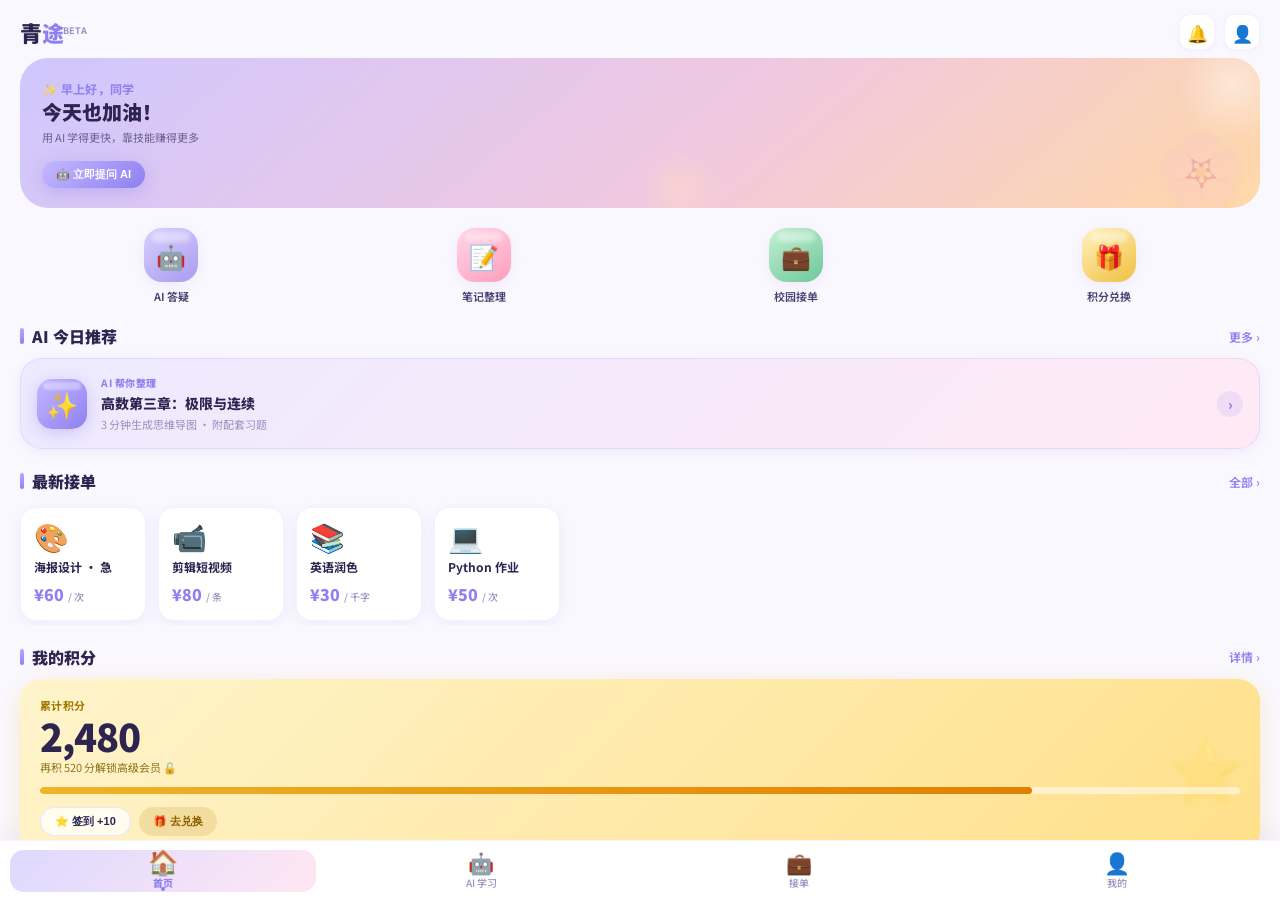
==== index.html @ 4c93c9d5 "Prepare GitHub Pages deployment" ====
<!DOCTYPE html>
<html lang="zh-CN">
<head>
<meta charset="UTF-8">
<meta name="viewport" content="width=device-width, initial-scale=1.0, maximum-scale=1.0, user-scalable=no, viewport-fit=cover">
<meta name="format-detection" content="telephone=no">
<title>青途校园</title>
<link rel="preconnect" href="https://fonts.googleapis.com">
<link href="https://fonts.googleapis.com/css2?family=Noto+Sans+SC:wght@400;500;700;900&display=swap" rel="stylesheet">
<style>
/* ============================================================
   青途校园 APP — 精修版 v2
   设计系统：软糯马卡龙 · Q版圆润 · 丰富微交互
   ============================================================ */
:root {
  --mint:      #A8D8B9;
  --mint-d:    #6DC49A;
  --mint-l:    #D4F0E1;
  --pink:      #FFB7C5;
  --pink-d:    #FF8FAA;
  --pink-l:    #FFE0E8;
  --lavender:  #B5A9FF;
  --lav-d:     #8E80F0;
  --lav-l:     #DDD9FF;
  --yellow:    #FFE0A3;
  --yellow-d:  #F0B429;
  --yellow-l:  #FFF3D6;
  --cream:     #FAF8FF;
  --cream-2:   #F3F0FF;
  --white:     #FFFFFF;
  --text:      #2D2550;
  --text-2:    #4A3F72;
  --sub:       #9B8FC0;
  --card:      #FFFFFF;
  --border:    rgba(181,169,255,0.15);
  --border-2:  rgba(181,169,255,0.25);
  --shadow:    0 8px 32px rgba(100,80,200,0.12);
  --shadow-s:  0 3px 16px rgba(100,80,200,0.08);
  --shadow-xs: 0 1px 6px rgba(100,80,200,0.06);
  --r-xl:      28px;
  --r-lg:      22px;
  --r-md:      16px;
  --r-sm:      12px;
  --r-xs:      8px;
  --safe-top:    env(safe-area-inset-top, 0px);
  --safe-bottom: env(safe-area-inset-bottom, 0px);
  font-family: 'Noto Sans SC', 'PingFang SC', 'Microsoft YaHei', sans-serif;
}

/* ── 重置 ─────────────────────────────────── */
*, *::before, *::after {
  box-sizing: border-box;
  margin: 0;
  padding: 0;
  -webkit-tap-highlight-color: transparent;
  -webkit-touch-callout: none;
}

html, body {
  width: 100%;
  height: 100%;
  overflow: hidden;
  background: var(--cream);
}

/* ── APP 根容器 ───────────────────────────── */
.app-root {
  width: 100%;
  height: 100%;
  display: flex;
  flex-direction: column;
  background: var(--cream);
  padding-top: var(--safe-top);
  padding-bottom: var(--safe-bottom);
  overflow: hidden;
}

/* ── 滚动内容区 ──────────────────────────── */
.scroll-area {
  flex: 1;
  overflow-y: auto;
  overflow-x: hidden;
  -webkit-overflow-scrolling: touch;
  scrollbar-width: none;
}
.scroll-area::-webkit-scrollbar { display: none; }

/* ── 底部导航（精修版）─────────────────────
   激活项：圆角药丸背景 + 彩色图标 + 上移
   ──────────────────────────────────────── */
.tab-bar {
  height: 60px;
  background: var(--white);
  border-top: 1px solid var(--border);
  display: flex;
  align-items: center;
  justify-content: space-around;
  padding: 0 4px;
  flex-shrink: 0;
  box-shadow: 0 -6px 24px rgba(100,80,200,0.07);
}
.tab-item {
  flex: 1;
  display: flex;
  flex-direction: column;
  align-items: center;
  justify-content: center;
  gap: 2px;
  cursor: pointer;
  padding: 6px 4px;
  border-radius: 16px;
  transition: all 0.28s cubic-bezier(0.34,1.56,0.64,1);
  user-select: none;
  position: relative;
  min-height: 48px;
}
.tab-item .tab-icon {
  font-size: 21px;
  line-height: 1;
  transition: transform 0.28s cubic-bezier(0.34,1.56,0.64,1);
  position: relative;
  z-index: 1;
}
.tab-item .tab-label {
  font-size: 10px;
  font-weight: 500;
  color: var(--sub);
  transition: all 0.2s;
  position: relative;
  z-index: 1;
}
/* 激活态：药丸背景 */
.tab-item.active::before {
  content: '';
  position: absolute;
  inset: 4px 6px;
  background: linear-gradient(135deg, var(--lav-l), rgba(255,215,235,0.6));
  border-radius: 14px;
  z-index: 0;
}
.tab-item.active .tab-label {
  color: var(--lav-d);
  font-weight: 800;
}
.tab-item.active .tab-icon {
  transform: scale(1.15) translateY(-1px);
}
/* 激活态底部小圆点 */
.tab-item.active::after {
  content: '';
  position: absolute;
  bottom: 5px;
  width: 4px; height: 4px;
  background: var(--lav-d);
  border-radius: 50%;
  z-index: 1;
}

/* ── 通用卡片 ─────────────────────────────── */
.card {
  background: var(--card);
  border-radius: var(--r-lg);
  box-shadow: var(--shadow-s);
  border: 1px solid var(--border);
  transition: transform 0.2s cubic-bezier(0.34,1.56,0.64,1),
              box-shadow 0.2s ease;
}
.card:active {
  transform: scale(0.97);
  box-shadow: var(--shadow-xs);
}

/* ── 徽章 ─────────────────────────────────── */
.badge {
  display: inline-flex;
  align-items: center;
  padding: 3px 9px;
  border-radius: 20px;
  font-size: 10px;
  font-weight: 700;
  letter-spacing: 0.2px;
}
.badge-mint   { background: var(--mint-l);   color: var(--mint-d); }
.badge-pink   { background: var(--pink-l);   color: var(--pink-d); }
.badge-lav    { background: var(--lav-l);    color: var(--lav-d); }
.badge-yellow { background: var(--yellow-l); color: #B8860B; }

/* ── 按钮 ─────────────────────────────────── */
.btn-pill {
  display: inline-flex;
  align-items: center;
  justify-content: center;
  gap: 5px;
  padding: 9px 20px;
  border-radius: 50px;
  font-size: 13px;
  font-weight: 700;
  cursor: pointer;
  transition: all 0.22s cubic-bezier(0.34,1.56,0.64,1);
  border: none;
  outline: none;
  -webkit-appearance: none;
  position: relative;
  overflow: hidden;
}
.btn-pill:active { transform: scale(0.91); }
.btn-primary {
  background: linear-gradient(135deg, #C4B8FF 0%, var(--lav-d) 100%);
  color: #fff;
  box-shadow: 0 4px 18px rgba(142,128,240,0.38);
}
.btn-mint {
  background: linear-gradient(135deg, var(--mint) 0%, var(--mint-d) 100%);
  color: #fff;
  box-shadow: 0 4px 18px rgba(109,196,154,0.35);
}
.btn-ghost {
  background: rgba(255,255,255,0.75);
  color: var(--text);
  border: 1.5px solid var(--border-2);
}
.btn-sm { padding: 6px 14px; font-size: 11px; }

/* ── Section 标题（左色条版）─────────────── */
.section-hd {
  display: flex;
  align-items: center;
  justify-content: space-between;
  padding: 20px 20px 10px;
}
.section-hd .title {
  font-size: 16px;
  font-weight: 900;
  color: var(--text);
  display: flex;
  align-items: center;
  gap: 8px;
}
.section-hd .title::before {
  content: '';
  display: block;
  width: 4px;
  height: 16px;
  background: linear-gradient(180deg, var(--lavender), var(--lav-d));
  border-radius: 4px;
  flex-shrink: 0;
}
.section-hd .more {
  font-size: 12px;
  color: var(--lav-d);
  font-weight: 600;
  cursor: pointer;
}

/* ── 页面切换 ─────────────────────────────── */
.screen { display: none; flex-direction: column; height: 100%; }
.screen.active { display: flex; }


/* ════════════════════════════════════════════
   屏幕 1：首页
   ════════════════════════════════════════════ */
#home-screen .scroll-area { padding: 0 0 16px; }

/* AppBar */
.home-appbar {
  display: flex;
  align-items: center;
  justify-content: space-between;
  padding: 14px 20px 8px;
  background: var(--cream);
  flex-shrink: 0;
}
.home-appbar-logo {
  font-size: 22px;
  font-weight: 900;
  color: var(--text);
  letter-spacing: -0.5px;
}
.home-appbar-logo em {
  font-style: normal;
  color: var(--lav-d);
}
.home-appbar-logo sup {
  font-size: 9px;
  font-weight: 700;
  color: var(--sub);
  vertical-align: super;
  letter-spacing: 0;
}
.home-appbar-right { display: flex; gap: 9px; align-items: center; }
.icon-btn {
  width: 36px; height: 36px;
  background: var(--white);
  border-radius: 11px;
  display: flex; align-items: center; justify-content: center;
  font-size: 17px;
  box-shadow: var(--shadow-xs);
  cursor: pointer;
  border: 1px solid var(--border);
  transition: transform 0.2s cubic-bezier(0.34,1.56,0.64,1);
}
.icon-btn:active { transform: scale(0.88); }

/* ── 问候横幅（精修）────────────────────── */
.home-banner {
  margin: 0 20px;
  padding: 22px 22px 0;
  background: linear-gradient(140deg, #CFC7FF 0%, #F0C8E0 55%, #FFD8A8 100%);
  border-radius: var(--r-xl);
  overflow: hidden;
  position: relative;
  min-height: 138px;
}
/* 装饰光球 */
.home-banner::before {
  content: '';
  position: absolute;
  top: -28px; right: -28px;
  width: 110px; height: 110px;
  background: radial-gradient(circle, rgba(255,255,255,0.45), transparent 70%);
  border-radius: 50%;
}
.home-banner::after {
  content: '';
  position: absolute;
  bottom: -20px; left: 50%;
  width: 80px; height: 80px;
  background: radial-gradient(circle, rgba(255,220,200,0.5), transparent 70%);
  border-radius: 50%;
}
.home-banner-text .greeting {
  font-size: 12px;
  color: var(--lav-d);
  font-weight: 700;
  letter-spacing: 0.3px;
}
.home-banner-text .name {
  font-size: 20px;
  font-weight: 900;
  color: var(--text);
  margin-top: 3px;
  line-height: 1.2;
}
.home-banner-text .tagline {
  font-size: 11px;
  color: var(--text-2);
  opacity: 0.75;
  margin-top: 5px;
}
.home-banner-btn { margin-top: 14px; margin-bottom: 20px; position: relative; z-index: 2; }
.home-banner-deco {
  position: absolute;
  right: 14px; bottom: 8px;
  font-size: 72px;
  opacity: 0.18;
  line-height: 1;
  user-select: none;
  filter: drop-shadow(0 4px 8px rgba(0,0,0,0.1));
}

/* ── 快捷入口（玻璃高光版）───────────────── */
.quick-grid {
  display: grid;
  grid-template-columns: repeat(4, 1fr);
  gap: 10px;
  padding: 4px 20px 0;
  margin-top: 16px;
}
.quick-item {
  display: flex;
  flex-direction: column;
  align-items: center;
  gap: 6px;
  cursor: pointer;
}
.quick-icon {
  width: 54px; height: 54px;
  border-radius: 18px;
  display: flex;
  align-items: center;
  justify-content: center;
  font-size: 24px;
  box-shadow: var(--shadow-s);
  transition: transform 0.25s cubic-bezier(0.34,1.56,0.64,1);
  position: relative;
  overflow: hidden;
}
/* 玻璃高光条 */
.quick-icon::after {
  content: '';
  position: absolute;
  top: 4px; left: 8px; right: 8px;
  height: 10px;
  background: rgba(255,255,255,0.4);
  border-radius: 8px;
  filter: blur(2px);
}
.quick-item:active .quick-icon {
  transform: scale(0.84) translateY(2px);
}
.qi-lav    { background: linear-gradient(145deg, #D8D0FF 0%, #A89BF0 100%); }
.qi-pink   { background: linear-gradient(145deg, #FFD6E8 0%, #FF9EBB 100%); }
.qi-mint   { background: linear-gradient(145deg, #C4F0D4 0%, #6DC89A 100%); }
.qi-yellow { background: linear-gradient(145deg, #FFF2C0 0%, #F0C040 100%); }
.quick-label {
  font-size: 11px;
  color: var(--text-2);
  font-weight: 600;
}

/* ── AI 推荐卡 ─────────────────────────── */
.ai-recommend-card {
  margin: 0 20px;
  padding: 16px;
  background: linear-gradient(135deg, #EDEAFF 0%, #FFE9F5 100%);
  border-radius: var(--r-lg);
  border: 1px solid var(--border-2);
  display: flex;
  align-items: center;
  gap: 14px;
  cursor: pointer;
  transition: transform 0.2s cubic-bezier(0.34,1.56,0.64,1),
              box-shadow 0.2s ease;
  box-shadow: var(--shadow-s);
}
.ai-recommend-card:active {
  transform: scale(0.97);
  box-shadow: var(--shadow-xs);
}
.ai-rec-icon {
  width: 50px; height: 50px;
  background: linear-gradient(135deg, #C4B8FF, var(--lav-d));
  border-radius: 15px;
  display: flex; align-items: center; justify-content: center;
  font-size: 26px;
  flex-shrink: 0;
  box-shadow: 0 4px 16px rgba(142,128,240,0.35);
  position: relative;
  overflow: hidden;
}
.ai-rec-icon::after {
  content: '';
  position: absolute;
  top: 3px; left: 6px; right: 6px;
  height: 8px;
  background: rgba(255,255,255,0.35);
  border-radius: 6px;
  filter: blur(1px);
}
.ai-rec-body { flex: 1; min-width: 0; }
.ai-rec-tag {
  font-size: 10px;
  color: var(--lav-d);
  font-weight: 800;
  letter-spacing: 0.5px;
  text-transform: uppercase;
}
.ai-rec-title {
  font-size: 14px;
  font-weight: 800;
  color: var(--text);
  margin-top: 3px;
  white-space: nowrap;
  overflow: hidden;
  text-overflow: ellipsis;
}
.ai-rec-sub {
  font-size: 11px;
  color: var(--sub);
  margin-top: 3px;
}
.ai-rec-arrow {
  width: 26px; height: 26px;
  background: rgba(142,128,240,0.12);
  border-radius: 50%;
  display: flex; align-items: center; justify-content: center;
  font-size: 14px;
  color: var(--lav-d);
  flex-shrink: 0;
  font-weight: 900;
}

/* ── 横向接单卡 ──────────────────────────── */
.order-scroll {
  display: flex;
  gap: 12px;
  padding: 4px 20px 4px;
  overflow-x: auto;
  scrollbar-width: none;
}
.order-scroll::-webkit-scrollbar { display: none; }
.order-mini-card {
  flex-shrink: 0;
  width: 126px;
  background: var(--white);
  border-radius: var(--r-md);
  padding: 14px 13px;
  box-shadow: var(--shadow-s);
  border: 1px solid var(--border);
  cursor: pointer;
  transition: transform 0.2s cubic-bezier(0.34,1.56,0.64,1),
              box-shadow 0.2s;
}
.order-mini-card:active {
  transform: scale(0.93) translateY(2px);
  box-shadow: var(--shadow-xs);
}
.omc-emoji { font-size: 28px; margin-bottom: 9px; line-height: 1; }
.omc-title {
  font-size: 12px;
  font-weight: 700;
  color: var(--text);
  line-height: 1.3;
}
.omc-price {
  font-size: 16px;
  font-weight: 900;
  color: var(--lav-d);
  margin-top: 7px;
}
.omc-price span {
  font-size: 10px;
  font-weight: 500;
  color: var(--sub);
}

/* ── 积分卡（进度条版）────────────────────── */
.points-card {
  margin: 0 20px;
  padding: 18px 20px;
  background: linear-gradient(135deg, #FFF4CC 0%, #FFE08A 100%);
  border-radius: var(--r-lg);
  box-shadow: 0 6px 24px rgba(240,180,40,0.22);
  overflow: hidden;
  position: relative;
}
.points-card-inner { position: relative; z-index: 2; }
.points-label {
  font-size: 11px;
  color: #A07800;
  font-weight: 700;
  letter-spacing: 0.3px;
}
.points-num {
  font-size: 38px;
  font-weight: 900;
  color: var(--text);
  line-height: 1.1;
  margin-top: 2px;
  letter-spacing: -1px;
}
.points-sub {
  font-size: 11px;
  color: #7A6000;
  margin-top: 3px;
  opacity: 0.85;
}
/* 进度条 */
.points-progress-wrap {
  margin-top: 12px;
  background: rgba(255,255,255,0.5);
  border-radius: 6px;
  height: 7px;
  overflow: hidden;
}
.points-progress-bar {
  height: 100%;
  width: 0%;
  background: linear-gradient(90deg, #F0B429, #E08000);
  border-radius: 6px;
  animation: progressFill 1.2s 0.3s cubic-bezier(0.22,1,0.36,1) forwards;
}
@keyframes progressFill {
  from { width: 0%; }
  to   { width: 82.7%; } /* 2480/3000 */
}
.points-btns {
  margin-top: 13px;
  display: flex;
  gap: 8px;
}
.points-deco {
  position: absolute;
  right: 14px; top: 50%;
  transform: translateY(-50%);
  font-size: 64px;
  opacity: 0.14;
  user-select: none;
  filter: drop-shadow(0 2px 4px rgba(0,0,0,0.08));
  z-index: 1;
}


/* ════════════════════════════════════════════
   屏幕 2：AI 学习
   ════════════════════════════════════════════ */
#ai-screen { background: var(--cream); }
#ai-screen .scroll-area { padding: 0 0 16px; }

.ai-appbar {
  padding: 16px 20px 8px;
  flex-shrink: 0;
}
.ai-appbar-title {
  font-size: 22px;
  font-weight: 900;
  color: var(--text);
}
.ai-appbar-sub {
  font-size: 12px;
  color: var(--sub);
  margin-top: 3px;
}

/* AI 英雄卡（深色）*/
.ai-hero-card {
  margin: 0 20px;
  background: linear-gradient(145deg, #1E1845 0%, #352B6E 45%, #4E3A8E 100%);
  border-radius: 26px;
  padding: 24px;
  overflow: hidden;
  position: relative;
  box-shadow: 0 10px 36px rgba(40,28,110,0.40);
}
.ai-hero-card::before {
  content: '';
  position: absolute;
  top: -40px; right: -40px;
  width: 160px; height: 160px;
  border-radius: 50%;
  background: rgba(181,169,255,0.12);
}
.ai-hero-card::after {
  content: '';
  position: absolute;
  bottom: -30px; left: 20px;
  width: 120px; height: 120px;
  border-radius: 50%;
  background: rgba(255,183,197,0.08);
}
.ai-hero-label {
  font-size: 10px;
  color: rgba(255,255,255,0.55);
  font-weight: 700;
  letter-spacing: 2px;
  text-transform: uppercase;
}
.ai-hero-title {
  font-size: 26px;
  font-weight: 900;
  color: #fff;
  margin-top: 7px;
  line-height: 1.2;
  position: relative;
  z-index: 2;
}
.ai-hero-sub {
  font-size: 12px;
  color: rgba(255,255,255,0.65);
  margin-top: 8px;
  line-height: 1.6;
  position: relative;
  z-index: 2;
}
.ai-hero-btn {
  margin-top: 20px;
  display: inline-flex;
  align-items: center;
  gap: 7px;
  background: rgba(255,255,255,0.14);
  padding: 10px 20px;
  border-radius: 50px;
  font-size: 13px;
  font-weight: 700;
  color: #fff;
  cursor: pointer;
  border: 1px solid rgba(255,255,255,0.22);
  transition: all 0.2s;
  position: relative;
  z-index: 2;
  backdrop-filter: blur(8px);
}
.ai-hero-btn:active { transform: scale(0.94); }

/* 功能卡 2×2（各自渐变底色）*/
.func-grid {
  display: grid;
  grid-template-columns: 1fr 1fr;
  gap: 11px;
  padding: 0 20px;
}
.func-card {
  border-radius: var(--r-lg);
  padding: 18px 15px 14px;
  cursor: pointer;
  transition: transform 0.22s cubic-bezier(0.34,1.56,0.64,1),
              box-shadow 0.2s;
  position: relative;
  overflow: hidden;
  border: 1px solid transparent;
}
.func-card:active {
  transform: scale(0.94);
  box-shadow: none;
}
.fc-lav {
  background: linear-gradient(145deg, #EDE8FF 0%, #D8D0FF 100%);
  box-shadow: 0 4px 18px rgba(140,120,255,0.18);
  border-color: rgba(181,169,255,0.3);
}
.fc-pink {
  background: linear-gradient(145deg, #FFE8F2 0%, #FFD0E4 100%);
  box-shadow: 0 4px 18px rgba(255,140,170,0.18);
  border-color: rgba(255,183,197,0.3);
}
.fc-mint {
  background: linear-gradient(145deg, #E4F8EC 0%, #C8F0D8 100%);
  box-shadow: 0 4px 18px rgba(109,196,154,0.18);
  border-color: rgba(168,216,185,0.3);
}
.fc-yellow {
  background: linear-gradient(145deg, #FFF6D8 0%, #FFE8A0 100%);
  box-shadow: 0 4px 18px rgba(240,180,40,0.18);
  border-color: rgba(255,224,163,0.4);
}
.func-card-icon-wrap {
  width: 42px; height: 42px;
  border-radius: 13px;
  display: flex; align-items: center; justify-content: center;
  font-size: 22px;
  margin-bottom: 10px;
  position: relative;
  overflow: hidden;
}
.fc-lav   .func-card-icon-wrap { background: rgba(142,128,240,0.18); }
.fc-pink  .func-card-icon-wrap { background: rgba(255,143,170,0.18); }
.fc-mint  .func-card-icon-wrap { background: rgba(109,196,154,0.20); }
.fc-yellow .func-card-icon-wrap { background: rgba(240,180,40,0.18); }
.func-card-icon-wrap::after {
  content: '';
  position: absolute;
  top: 3px; left: 5px; right: 5px;
  height: 6px;
  background: rgba(255,255,255,0.5);
  border-radius: 5px;
  filter: blur(1px);
}
.func-card-title {
  font-size: 14px;
  font-weight: 800;
  color: var(--text);
}
.func-card-desc {
  font-size: 11px;
  color: var(--text-2);
  opacity: 0.7;
  margin-top: 4px;
  line-height: 1.45;
}

/* AI 聊天预览 */
.chat-preview {
  margin: 0 20px;
  background: var(--white);
  border-radius: var(--r-lg);
  border: 1px solid var(--border-2);
  box-shadow: var(--shadow-s);
  overflow: hidden;
}
.chat-header {
  padding: 13px 16px 11px;
  border-bottom: 1px solid var(--border);
  display: flex;
  align-items: center;
  gap: 11px;
  background: linear-gradient(135deg, #F5F2FF, #FFF0F6);
}
.chat-avatar {
  width: 38px; height: 38px;
  background: linear-gradient(135deg, #C4B8FF, var(--lav-d));
  border-radius: 50%;
  display: flex; align-items: center; justify-content: center;
  font-size: 19px;
  box-shadow: 0 3px 10px rgba(142,128,240,0.3);
}
.chat-name   { font-size: 14px; font-weight: 800; color: var(--text); }
.chat-status {
  font-size: 10px;
  color: var(--mint-d);
  font-weight: 700;
  display: flex;
  align-items: center;
  gap: 4px;
  margin-top: 1px;
}
.chat-status-dot {
  width: 6px; height: 6px;
  background: var(--mint-d);
  border-radius: 50%;
  animation: pulse 2s ease-in-out infinite;
}
@keyframes pulse {
  0%,100% { opacity: 1; transform: scale(1); }
  50%      { opacity: 0.5; transform: scale(0.8); }
}
.chat-msgs {
  padding: 14px 16px;
  display: flex;
  flex-direction: column;
  gap: 10px;
}
.msg-row     { display: flex; gap: 8px; align-items: flex-end; }
.msg-row.me  { flex-direction: row-reverse; }
.msg-bubble {
  max-width: 74%;
  padding: 9px 13px;
  border-radius: 18px;
  font-size: 13px;
  line-height: 1.55;
  color: var(--text);
}
.msg-row:not(.me) .msg-bubble {
  background: var(--cream-2);
  border-top-left-radius: 5px;
  color: var(--text);
}
.msg-row.me .msg-bubble {
  background: linear-gradient(135deg, #C4B8FF, var(--lav-d));
  color: #fff;
  border-top-right-radius: 5px;
}
.msg-avatar {
  width: 28px; height: 28px;
  border-radius: 50%;
  display: flex; align-items: center; justify-content: center;
  font-size: 14px;
  flex-shrink: 0;
}
.ai-avatar   { background: linear-gradient(135deg, #C4B8FF, var(--lav-d)); }
.user-avatar { background: linear-gradient(135deg, var(--pink), var(--pink-d)); }

/* 打字指示动画 */
.typing-indicator {
  display: flex;
  align-items: center;
  gap: 4px;
  padding: 11px 15px;
  background: var(--cream-2);
  border-radius: 18px;
  border-top-left-radius: 5px;
  width: fit-content;
}
.typing-dot {
  width: 6px; height: 6px;
  background: var(--sub);
  border-radius: 50%;
  animation: typingBounce 1.2s ease-in-out infinite;
}
.typing-dot:nth-child(2) { animation-delay: 0.18s; }
.typing-dot:nth-child(3) { animation-delay: 0.36s; }
@keyframes typingBounce {
  0%,60%,100% { transform: translateY(0); opacity: 0.5; }
  30%          { transform: translateY(-5px); opacity: 1; }
}

.chat-input-bar {
  padding: 10px 14px;
  border-top: 1px solid var(--border);
  display: flex;
  align-items: center;
  gap: 10px;
  background: #FAF8FF;
}
.chat-input-fake {
  flex: 1;
  background: var(--white);
  border: 1.5px solid var(--border-2);
  border-radius: 50px;
  padding: 9px 15px;
  font-size: 13px;
  color: var(--sub);
  font-family: inherit;
}
.chat-send-btn {
  width: 38px; height: 38px;
  background: linear-gradient(135deg, #C4B8FF, var(--lav-d));
  border-radius: 50%;
  display: flex; align-items: center; justify-content: center;
  font-size: 16px;
  cursor: pointer;
  flex-shrink: 0;
  box-shadow: 0 4px 14px rgba(142,128,240,0.42);
  transition: transform 0.2s cubic-bezier(0.34,1.56,0.64,1);
}
.chat-send-btn:active { transform: scale(0.86); }


/* ════════════════════════════════════════════
   屏幕 3：接单广场
   ════════════════════════════════════════════ */
#order-screen { background: var(--cream); }
#order-screen .scroll-area { padding: 0 0 80px; }

.order-appbar {
  display: flex;
  align-items: center;
  justify-content: space-between;
  padding: 16px 20px 8px;
  flex-shrink: 0;
}
.order-appbar-text .title {
  font-size: 22px;
  font-weight: 900;
  color: var(--text);
}
.order-appbar-text .sub {
  font-size: 11px;
  color: var(--sub);
  margin-top: 3px;
}

/* 搜索栏 */
.search-bar-wrap {
  padding: 8px 20px 0;
  display: flex;
  gap: 10px;
  align-items: center;
}
.search-bar {
  flex: 1;
  background: var(--white);
  border: 1.5px solid var(--border-2);
  border-radius: 50px;
  padding: 10px 16px;
  font-size: 13px;
  color: var(--sub);
  display: flex;
  align-items: center;
  gap: 8px;
  box-shadow: var(--shadow-xs);
}
.filter-btn {
  width: 44px; height: 44px;
  background: linear-gradient(135deg, #C4B8FF, var(--lav-d));
  border-radius: 15px;
  display: flex; align-items: center; justify-content: center;
  font-size: 18px;
  cursor: pointer;
  flex-shrink: 0;
  box-shadow: 0 4px 14px rgba(142,128,240,0.32);
  transition: transform 0.2s cubic-bezier(0.34,1.56,0.64,1);
}
.filter-btn:active { transform: scale(0.88); }

/* 分类标签 */
.category-scroll {
  display: flex;
  gap: 7px;
  padding: 10px 20px 0;
  overflow-x: auto;
  scrollbar-width: none;
}
.category-scroll::-webkit-scrollbar { display: none; }
.cat-tag {
  flex-shrink: 0;
  padding: 6px 15px;
  border-radius: 50px;
  font-size: 12px;
  font-weight: 600;
  cursor: pointer;
  transition: all 0.2s cubic-bezier(0.34,1.56,0.64,1);
  border: 1.5px solid var(--border-2);
  color: var(--sub);
  background: var(--white);
}
.cat-tag.active {
  background: linear-gradient(135deg, #C4B8FF, var(--lav-d));
  color: #fff;
  border-color: transparent;
  box-shadow: 0 3px 12px rgba(142,128,240,0.32);
  transform: scale(1.04);
}

/* 接单卡片（精修）*/
.order-list {
  display: flex;
  flex-direction: column;
  gap: 11px;
  padding: 12px 20px 0;
}
.order-card {
  background: var(--white);
  border-radius: var(--r-lg);
  padding: 16px;
  box-shadow: var(--shadow-s);
  border: 1px solid var(--border);
  cursor: pointer;
  transition: transform 0.2s cubic-bezier(0.34,1.56,0.64,1),
              box-shadow 0.2s;
}
.order-card:active {
  transform: scale(0.975);
  box-shadow: var(--shadow-xs);
}
.oc-top {
  display: flex;
  align-items: flex-start;
  justify-content: space-between;
  gap: 12px;
}
.oc-main  { flex: 1; min-width: 0; }
.oc-badges { display: flex; align-items: center; gap: 6px; margin-bottom: 7px; flex-wrap: wrap; }
.oc-title {
  font-size: 15px;
  font-weight: 800;
  color: var(--text);
  line-height: 1.3;
}
.oc-desc {
  font-size: 12px;
  color: var(--sub);
  margin-top: 5px;
  line-height: 1.55;
  display: -webkit-box;
  -webkit-line-clamp: 2;
  -webkit-box-orient: vertical;
  overflow: hidden;
}
/* 价格区（更突出）*/
.oc-price-box {
  text-align: right;
  flex-shrink: 0;
  background: linear-gradient(135deg, var(--lav-l), #EAE4FF);
  border-radius: 12px;
  padding: 8px 12px;
  border: 1px solid var(--border-2);
  min-width: 58px;
}
.oc-price-val {
  font-size: 20px;
  font-weight: 900;
  color: var(--lav-d);
  line-height: 1;
}
.oc-price-unit {
  font-size: 10px;
  color: var(--sub);
  margin-top: 2px;
  font-weight: 500;
}
.oc-footer {
  margin-top: 13px;
  display: flex;
  align-items: center;
  justify-content: space-between;
}
.oc-poster { display: flex; align-items: center; gap: 8px; }
/* 彩色字母头像 */
.oc-avatar {
  width: 28px; height: 28px;
  border-radius: 50%;
  display: flex; align-items: center; justify-content: center;
  font-size: 12px;
  font-weight: 800;
  color: #fff;
  flex-shrink: 0;
}
.oc-poster-name { font-size: 12px; color: var(--sub); font-weight: 500; }
.oc-footer-right { display: flex; gap: 8px; align-items: center; }
.oc-count { font-size: 11px; color: var(--sub); }

/* 发布 FAB（精修）*/
.fab {
  position: fixed;
  bottom: calc(68px + var(--safe-bottom) + 14px);
  right: 20px;
  width: 54px; height: 54px;
  background: linear-gradient(135deg, #C4B8FF, var(--lav-d));
  border-radius: 50%;
  display: flex; align-items: center; justify-content: center;
  font-size: 28px;
  color: #fff;
  box-shadow: 0 6px 28px rgba(142,128,240,0.48);
  cursor: pointer;
  z-index: 50;
  transition: transform 0.22s cubic-bezier(0.34,1.56,0.64,1),
              box-shadow 0.2s;
}
.fab:active {
  transform: scale(0.86);
  box-shadow: 0 3px 14px rgba(142,128,240,0.3);
}


/* ════════════════════════════════════════════
   屏幕 4：我的
   ════════════════════════════════════════════ */
#profile-screen { background: var(--cream); }

/* 用户信息卡（精修）*/
.profile-card {
  margin: 16px 20px 0;
  background: linear-gradient(145deg, #EAE5FF 0%, #FFE8F4 55%, #FFF0D4 100%);
  border-radius: 26px;
  padding: 24px 22px;
  position: relative;
  overflow: hidden;
  box-shadow: 0 8px 32px rgba(160,140,240,0.18);
}
.profile-card-blob1 {
  position: absolute;
  top: -30px; right: -30px;
  width: 100px; height: 100px;
  background: radial-gradient(circle, rgba(255,255,255,0.5), transparent 70%);
  border-radius: 50%;
  pointer-events: none;
}
.profile-card-blob2 {
  position: absolute;
  bottom: -20px; left: 30px;
  width: 80px; height: 80px;
  background: radial-gradient(circle, rgba(255,180,210,0.25), transparent 70%);
  border-radius: 50%;
  pointer-events: none;
}
.profile-info {
  display: flex;
  align-items: center;
  gap: 16px;
  position: relative;
  z-index: 2;
}
.profile-avatar {
  width: 66px; height: 66px;
  background: linear-gradient(145deg, #C4B8FF, var(--lav-d));
  border-radius: 50%;
  display: flex; align-items: center; justify-content: center;
  font-size: 34px;
  box-shadow: 0 6px 22px rgba(142,128,240,0.42);
  flex-shrink: 0;
  border: 3px solid rgba(255,255,255,0.7);
}
.profile-name  { font-size: 19px; font-weight: 900; color: var(--text); }
.profile-meta  { font-size: 12px; color: var(--sub); margin-top: 3px; }
.profile-badges { margin-top: 7px; display: flex; gap: 5px; flex-wrap: wrap; }

/* 等级进度条 */
.profile-level-wrap {
  margin-top: 18px;
  position: relative;
  z-index: 2;
}
.profile-level-hd {
  display: flex;
  justify-content: space-between;
  align-items: center;
  margin-bottom: 7px;
}
.profile-level-name {
  font-size: 12px;
  font-weight: 700;
  color: var(--lav-d);
}
.profile-level-next {
  font-size: 11px;
  color: var(--sub);
}
.level-bar-track {
  background: rgba(255,255,255,0.55);
  border-radius: 6px;
  height: 8px;
  overflow: hidden;
}
.level-bar-fill {
  height: 100%;
  width: 0%;
  background: linear-gradient(90deg, #B5A9FF, #7060D0);
  border-radius: 6px;
  animation: levelFill 1.4s 0.5s cubic-bezier(0.22,1,0.36,1) forwards;
}
@keyframes levelFill {
  from { width: 0%; }
  to   { width: 62%; }
}

/* 三项统计 */
.profile-stats {
  display: grid;
  grid-template-columns: 1fr 1fr 1fr;
  gap: 10px;
  margin-top: 18px;
  position: relative;
  z-index: 2;
}
.stat-item { text-align: center; }
.stat-val  {
  font-size: 22px;
  font-weight: 900;
  color: var(--text);
  line-height: 1;
}
.stat-label {
  font-size: 10px;
  color: var(--sub);
  margin-top: 4px;
  font-weight: 500;
}
.stat-divider {
  border-left: 1.5px solid rgba(169,160,215,0.3);
  border-right: 1.5px solid rgba(169,160,215,0.3);
}

/* 菜单组 */
.menu-group {
  margin: 0 20px;
  background: var(--white);
  border-radius: var(--r-lg);
  box-shadow: var(--shadow-s);
  border: 1px solid var(--border);
  overflow: hidden;
}
.menu-item {
  display: flex;
  align-items: center;
  gap: 13px;
  padding: 15px 16px;
  border-bottom: 1px solid var(--border);
  cursor: pointer;
  transition: background 0.15s;
}
.menu-item:last-child { border-bottom: none; }
.menu-item:active { background: var(--cream-2); }
.menu-icon-wrap {
  width: 38px; height: 38px;
  border-radius: 12px;
  display: flex; align-items: center; justify-content: center;
  font-size: 19px;
  flex-shrink: 0;
}
.mi-lav    { background: var(--lav-l); }
.mi-yellow { background: var(--yellow-l); }
.mi-mint   { background: var(--mint-l); }
.mi-pink   { background: var(--pink-l); }
.menu-item-body { flex: 1; }
.menu-item-title { font-size: 14px; font-weight: 700; color: var(--text); }
.menu-item-sub   { font-size: 11px; color: var(--sub); margin-top: 2px; }
.menu-item-right { display: flex; align-items: center; gap: 6px; }
.menu-item-arrow { color: var(--sub); font-size: 15px; }
.menu-item-tag {
  font-size: 10px;
  font-weight: 700;
  padding: 2px 8px;
  border-radius: 20px;
}


/* ── 全局动效 ──────────────────────────────── */
@keyframes popUp {
  0%   { opacity: 1; transform: scale(0.5) translateY(0); }
  55%  { opacity: 1; transform: scale(1.5) translateY(-22px); }
  100% { opacity: 0; transform: scale(1.0) translateY(-44px); }
}
@keyframes fadeSlideIn {
  from { opacity: 0; transform: translateY(10px); }
  to   { opacity: 1; transform: translateY(0); }
}
.screen.active .card,
.screen.active .order-card,
.screen.active .func-card {
  animation: fadeSlideIn 0.35s cubic-bezier(0.22,1,0.36,1) both;
}
</style>
</head>
<body>

<div class="app-root" id="appRoot">

  <!-- ════════ 屏幕 1：首页 ════════ -->
  <div class="screen active" id="home-screen">

    <div class="home-appbar">
      <div class="home-appbar-logo">青<em>途</em><sup>BETA</sup></div>
      <div class="home-appbar-right">
        <div class="icon-btn">🔔</div>
        <div class="icon-btn">👤</div>
      </div>
    </div>

    <div class="scroll-area">
      <!-- 问候横幅 -->
      <div class="home-banner">
        <div class="home-banner-text" style="position:relative;z-index:2;">
          <div class="greeting">✨ 早上好，同学</div>
          <div class="name">今天也加油！</div>
          <div class="tagline">用 AI 学得更快，靠技能赚得更多</div>
          <div class="home-banner-btn">
            <button class="btn-pill btn-primary btn-sm" onclick="switchTab('ai')">🤖 立即提问 AI</button>
          </div>
        </div>
        <div class="home-banner-deco">🌸</div>
      </div>

      <!-- 快捷入口 -->
      <div class="quick-grid">
        <div class="quick-item" onclick="switchTab('ai')">
          <div class="quick-icon qi-lav">🤖</div>
          <div class="quick-label">AI 答疑</div>
        </div>
        <div class="quick-item" onclick="switchTab('ai')">
          <div class="quick-icon qi-pink">📝</div>
          <div class="quick-label">笔记整理</div>
        </div>
        <div class="quick-item" onclick="switchTab('order')">
          <div class="quick-icon qi-mint">💼</div>
          <div class="quick-label">校园接单</div>
        </div>
        <div class="quick-item">
          <div class="quick-icon qi-yellow">🎁</div>
          <div class="quick-label">积分兑换</div>
        </div>
      </div>

      <!-- AI 今日推荐 -->
      <div class="section-hd">
        <span class="title">AI 今日推荐</span>
        <span class="more">更多 ›</span>
      </div>
      <div class="ai-recommend-card" onclick="switchTab('ai')">
        <div class="ai-rec-icon">✨</div>
        <div class="ai-rec-body">
          <div class="ai-rec-tag">AI 帮你整理</div>
          <div class="ai-rec-title">高数第三章：极限与连续</div>
          <div class="ai-rec-sub">3 分钟生成思维导图 · 附配套习题</div>
        </div>
        <div class="ai-rec-arrow">›</div>
      </div>

      <!-- 最新接单 -->
      <div class="section-hd">
        <span class="title">最新接单</span>
        <span class="more" onclick="switchTab('order')">全部 ›</span>
      </div>
      <div class="order-scroll">
        <div class="order-mini-card" onclick="switchTab('order')">
          <div class="omc-emoji">🎨</div>
          <div class="omc-title">海报设计 · 急</div>
          <div class="omc-price">¥60 <span>/ 次</span></div>
        </div>
        <div class="order-mini-card" onclick="switchTab('order')">
          <div class="omc-emoji">📹</div>
          <div class="omc-title">剪辑短视频</div>
          <div class="omc-price">¥80 <span>/ 条</span></div>
        </div>
        <div class="order-mini-card" onclick="switchTab('order')">
          <div class="omc-emoji">📚</div>
          <div class="omc-title">英语润色</div>
          <div class="omc-price">¥30 <span>/ 千字</span></div>
        </div>
        <div class="order-mini-card" onclick="switchTab('order')">
          <div class="omc-emoji">💻</div>
          <div class="omc-title">Python 作业</div>
          <div class="omc-price">¥50 <span>/ 次</span></div>
        </div>
      </div>

      <!-- 积分卡 -->
      <div class="section-hd">
        <span class="title">我的积分</span>
        <span class="more">详情 ›</span>
      </div>
      <div class="points-card">
        <div class="points-card-inner">
          <div class="points-label">累计积分</div>
          <div class="points-num">2,480</div>
          <div class="points-sub">再积 520 分解锁高级会员 🔓</div>
          <div class="points-progress-wrap">
            <div class="points-progress-bar"></div>
          </div>
          <div class="points-btns">
            <button class="btn-pill btn-sm btn-ghost">⭐ 签到 +10</button>
            <button class="btn-pill btn-sm" style="background:rgba(176,120,0,0.16);color:#8B6000;font-weight:800;border:none;">🎁 去兑换</button>
          </div>
        </div>
        <div class="points-deco">⭐</div>
      </div>
      <div style="height:16px;"></div>
    </div>

    <div class="tab-bar">
      <div class="tab-item active" onclick="switchTab('home')"><div class="tab-icon">🏠</div><div class="tab-label">首页</div></div>
      <div class="tab-item" onclick="switchTab('ai')"><div class="tab-icon">🤖</div><div class="tab-label">AI 学习</div></div>
      <div class="tab-item" onclick="switchTab('order')"><div class="tab-icon">💼</div><div class="tab-label">接单</div></div>
      <div class="tab-item" onclick="switchTab('profile')"><div class="tab-icon">👤</div><div class="tab-label">我的</div></div>
    </div>
  </div><!-- /home-screen -->


  <!-- ════════ 屏幕 2：AI 学习 ════════ -->
  <div class="screen" id="ai-screen">

    <div class="ai-appbar">
      <div class="ai-appbar-title">🤖 AI 学习</div>
      <div class="ai-appbar-sub">你的 24h 智能学习搭子</div>
    </div>

    <div class="scroll-area">
      <!-- 英雄卡 -->
      <div class="ai-hero-card">
        <div class="ai-hero-label">✦ AI STUDY BUDDY</div>
        <div class="ai-hero-title">青途 AI<br>你的学习搭子 🤖</div>
        <div class="ai-hero-sub">笔记整理 · 拍照答疑 · 论文润色<br>一切交给 AI，学习更轻松</div>
        <div class="ai-hero-btn">📸 拍照答题，立即开始 →</div>
      </div>

      <!-- 四大功能 -->
      <div class="section-hd"><span class="title">选择功能</span></div>
      <div class="func-grid">
        <div class="func-card fc-lav">
          <div class="func-card-icon-wrap">📸</div>
          <div class="func-card-title">拍照答疑</div>
          <div class="func-card-desc">拍下题目，AI 秒解分析</div>
        </div>
        <div class="func-card fc-pink">
          <div class="func-card-icon-wrap">📝</div>
          <div class="func-card-title">笔记整理</div>
          <div class="func-card-desc">上传课件，生成思维导图</div>
        </div>
        <div class="func-card fc-mint">
          <div class="func-card-icon-wrap">✍️</div>
          <div class="func-card-title">论文润色</div>
          <div class="func-card-desc">中英文润色、降重建议</div>
        </div>
        <div class="func-card fc-yellow">
          <div class="func-card-icon-wrap">🎯</div>
          <div class="func-card-title">模拟面试</div>
          <div class="func-card-desc">AI 出题 · 实时点评反馈</div>
        </div>
      </div>

      <!-- AI 聊天预览 -->
      <div class="section-hd">
        <span class="title">和 AI 聊一聊</span>
        <span class="more" style="color:var(--mint-d);display:flex;align-items:center;gap:5px;">
          <span class="chat-status-dot"></span>在线
        </span>
      </div>
      <div class="chat-preview">
        <div class="chat-header">
          <div class="chat-avatar">🤖</div>
          <div>
            <div class="chat-name">青途 AI 助手</div>
            <div class="chat-status">
              <span class="chat-status-dot"></span>随时在线
            </div>
          </div>
        </div>
        <div class="chat-msgs">
          <div class="msg-row">
            <div class="msg-avatar ai-avatar">🤖</div>
            <div class="msg-bubble">你好同学！有什么我可以帮助你的吗？✨</div>
          </div>
          <div class="msg-row me">
            <div class="msg-avatar user-avatar">🙋</div>
            <div class="msg-bubble">帮我讲一下高数里的极限概念吧</div>
          </div>
          <div class="msg-row">
            <div class="msg-avatar ai-avatar">🤖</div>
            <div class="msg-bubble">好的！极限是描述函数在某点趋近时的行为。当 x→a 时，f(x) 无限接近某个值 L，就叫极限值 🎯</div>
          </div>
          <!-- 打字指示 -->
          <div class="msg-row">
            <div class="msg-avatar ai-avatar">🤖</div>
            <div class="typing-indicator">
              <span class="typing-dot"></span>
              <span class="typing-dot"></span>
              <span class="typing-dot"></span>
            </div>
          </div>
        </div>
        <div class="chat-input-bar">
          <div class="chat-input-fake">输入问题或上传图片…</div>
          <div class="chat-send-btn">➤</div>
        </div>
      </div>
      <div style="height:16px;"></div>
    </div>

    <div class="tab-bar">
      <div class="tab-item" onclick="switchTab('home')"><div class="tab-icon">🏠</div><div class="tab-label">首页</div></div>
      <div class="tab-item active" onclick="switchTab('ai')"><div class="tab-icon">🤖</div><div class="tab-label">AI 学习</div></div>
      <div class="tab-item" onclick="switchTab('order')"><div class="tab-icon">💼</div><div class="tab-label">接单</div></div>
      <div class="tab-item" onclick="switchTab('profile')"><div class="tab-icon">👤</div><div class="tab-label">我的</div></div>
    </div>
  </div><!-- /ai-screen -->


  <!-- ════════ 屏幕 3：接单广场 ════════ -->
  <div class="screen" id="order-screen">

    <div class="order-appbar">
      <div class="order-appbar-text">
        <div class="title">接单广场</div>
        <div class="sub">校园技能变现 · 在校即可接单</div>
      </div>
      <button class="btn-pill btn-primary btn-sm" onclick="showToast('发布接单功能即将上线 🚀')">＋ 发布</button>
    </div>

    <div class="scroll-area">
      <div class="search-bar-wrap">
        <div class="search-bar">
          <span>🔍</span>
          <span>搜索技能或需求…</span>
        </div>
        <div class="filter-btn">⚙️</div>
      </div>

      <div class="category-scroll">
        <div class="cat-tag active" onclick="setActiveTag(this)">全部</div>
        <div class="cat-tag" onclick="setActiveTag(this)">🎨 设计</div>
        <div class="cat-tag" onclick="setActiveTag(this)">💻 编程</div>
        <div class="cat-tag" onclick="setActiveTag(this)">📹 视频</div>
        <div class="cat-tag" onclick="setActiveTag(this)">📝 写作</div>
        <div class="cat-tag" onclick="setActiveTag(this)">🌍 翻译</div>
        <div class="cat-tag" onclick="setActiveTag(this)">🎵 音乐</div>
      </div>

      <div class="order-list">
        <!-- 卡片 1 -->
        <div class="order-card">
          <div class="oc-top">
            <div class="oc-main">
              <div class="oc-badges">
                <span class="badge badge-pink">🔥 急单</span>
                <span class="badge badge-lav">设计</span>
              </div>
              <div class="oc-title">活动海报设计 · 社团年终晚会</div>
              <div class="oc-desc">需要设计一张 A3 竖版海报，风格简约时尚，提供素材和文案，要求 2 天内交付</div>
            </div>
            <div class="oc-price-box">
              <div class="oc-price-val">¥80</div>
              <div class="oc-price-unit">一口价</div>
            </div>
          </div>
          <div class="oc-footer">
            <div class="oc-poster">
              <div class="oc-avatar" style="background:linear-gradient(135deg,#FFB7C5,#FF8FAA);">林</div>
              <span class="oc-poster-name">林同学 · 文学院</span>
            </div>
            <div class="oc-footer-right">
              <span class="oc-count">3人已接</span>
              <button class="btn-pill btn-primary btn-sm">接单</button>
            </div>
          </div>
        </div>

        <!-- 卡片 2 -->
        <div class="order-card">
          <div class="oc-top">
            <div class="oc-main">
              <div class="oc-badges">
                <span class="badge badge-mint">长期</span>
                <span class="badge badge-lav">编程</span>
              </div>
              <div class="oc-title">Python 数据分析作业辅导</div>
              <div class="oc-desc">每周 1 次，每次 1 小时，在线视频即可，需要讲解 Pandas / Matplotlib 基础</div>
            </div>
            <div class="oc-price-box" style="background:linear-gradient(135deg,var(--mint-l),#C0EED4);border-color:rgba(168,216,185,0.4);">
              <div class="oc-price-val" style="color:var(--mint-d);">¥60</div>
              <div class="oc-price-unit">/ 小时</div>
            </div>
          </div>
          <div class="oc-footer">
            <div class="oc-poster">
              <div class="oc-avatar" style="background:linear-gradient(135deg,#A8D8B9,#6DC49A);">王</div>
              <span class="oc-poster-name">王同学 · 经管学院</span>
            </div>
            <div class="oc-footer-right">
              <span class="oc-count">1人已接</span>
              <button class="btn-pill btn-mint btn-sm">接单</button>
            </div>
          </div>
        </div>

        <!-- 卡片 3 -->
        <div class="order-card">
          <div class="oc-top">
            <div class="oc-main">
              <div class="oc-badges">
                <span class="badge badge-yellow">💰 高薪</span>
                <span class="badge badge-lav">视频</span>
              </div>
              <div class="oc-title">Vlog 剪辑 · 毕业纪念短片</div>
              <div class="oc-desc">素材已拍好，约 30 分钟原始素材，剪辑成 5 分钟精华版，需要字幕和背景音乐</div>
            </div>
            <div class="oc-price-box" style="background:linear-gradient(135deg,var(--yellow-l),#FFE8A0);border-color:rgba(255,224,163,0.5);">
              <div class="oc-price-val" style="color:#B8860B;">¥120</div>
              <div class="oc-price-unit">一口价</div>
            </div>
          </div>
          <div class="oc-footer">
            <div class="oc-poster">
              <div class="oc-avatar" style="background:linear-gradient(135deg,#FFE0A3,#F0B429);">陈</div>
              <span class="oc-poster-name">陈同学 · 新闻传播</span>
            </div>
            <div class="oc-footer-right">
              <span class="oc-count">0人已接</span>
              <button class="btn-pill btn-primary btn-sm">接单</button>
            </div>
          </div>
        </div>

        <!-- 卡片 4 -->
        <div class="order-card">
          <div class="oc-top">
            <div class="oc-main">
              <div class="oc-badges">
                <span class="badge badge-pink">📚 资料</span>
                <span class="badge badge-mint">写作</span>
              </div>
              <div class="oc-title">考研政治押题笔记</div>
              <div class="oc-desc">整理了完整的马原、近代史、毛中特笔记，共 80 页 PDF，已过一战同学亲测有效</div>
            </div>
            <div class="oc-price-box">
              <div class="oc-price-val">¥25</div>
              <div class="oc-price-unit">/ 份</div>
            </div>
          </div>
          <div class="oc-footer">
            <div class="oc-poster">
              <div class="oc-avatar" style="background:linear-gradient(135deg,#B5A9FF,#8E80F0);">赵</div>
              <span class="oc-poster-name">赵同学 · 研究生</span>
            </div>
            <div class="oc-footer-right">
              <span class="oc-count">已售 47 份</span>
              <button class="btn-pill btn-primary btn-sm">购买</button>
            </div>
          </div>
        </div>
      </div>
    </div>

    <!-- FAB -->
    <div class="fab" onclick="showToast('发布接单功能即将上线 🚀')">＋</div>

    <div class="tab-bar">
      <div class="tab-item" onclick="switchTab('home')"><div class="tab-icon">🏠</div><div class="tab-label">首页</div></div>
      <div class="tab-item" onclick="switchTab('ai')"><div class="tab-icon">🤖</div><div class="tab-label">AI 学习</div></div>
      <div class="tab-item active" onclick="switchTab('order')"><div class="tab-icon">💼</div><div class="tab-label">接单</div></div>
      <div class="tab-item" onclick="switchTab('profile')"><div class="tab-icon">👤</div><div class="tab-label">我的</div></div>
    </div>
  </div><!-- /order-screen -->


  <!-- ════════ 屏幕 4：我的 ════════ -->
  <div class="screen" id="profile-screen">
    <div class="scroll-area">

      <!-- 用户信息卡 -->
      <div class="profile-card">
        <div class="profile-card-blob1"></div>
        <div class="profile-card-blob2"></div>
        <div class="profile-info">
          <div class="profile-avatar">🐣</div>
          <div>
            <div class="profile-name">李同学</div>
            <div class="profile-meta">计算机科学 · 大二</div>
            <div class="profile-badges">
              <span class="badge badge-lav">✓ 已认证</span>
              <span class="badge badge-mint">Lv.3 学霸</span>
            </div>
          </div>
        </div>

        <!-- 等级进度条 -->
        <div class="profile-level-wrap">
          <div class="profile-level-hd">
            <span class="profile-level-name">⭐ Lv.3 学霸</span>
            <span class="profile-level-next">升至 Lv.4 还需 180 积分</span>
          </div>
          <div class="level-bar-track">
            <div class="level-bar-fill"></div>
          </div>
        </div>

        <!-- 统计数据 -->
        <div class="profile-stats">
          <div class="stat-item">
            <div class="stat-val">2,480</div>
            <div class="stat-label">累计积分</div>
          </div>
          <div class="stat-item stat-divider">
            <div class="stat-val">¥360</div>
            <div class="stat-label">累计收入</div>
          </div>
          <div class="stat-item">
            <div class="stat-val">6</div>
            <div class="stat-label">已完成单</div>
          </div>
        </div>
      </div>

      <!-- 我的服务 -->
      <div class="section-hd"><span class="title">我的服务</span></div>
      <div class="menu-group">
        <div class="menu-item">
          <div class="menu-icon-wrap mi-lav">📦</div>
          <div class="menu-item-body">
            <div class="menu-item-title">我发布的单</div>
            <div class="menu-item-sub">共 2 条进行中</div>
          </div>
          <div class="menu-item-right">
            <span class="menu-item-tag badge badge-lav">2</span>
            <span class="menu-item-arrow">›</span>
          </div>
        </div>
        <div class="menu-item">
          <div class="menu-icon-wrap mi-yellow">🏆</div>
          <div class="menu-item-body">
            <div class="menu-item-title">我接的单</div>
            <div class="menu-item-sub">6 单已完成，好评率 100%</div>
          </div>
          <div class="menu-item-right">
            <span class="menu-item-arrow">›</span>
          </div>
        </div>
        <div class="menu-item">
          <div class="menu-icon-wrap mi-mint">📚</div>
          <div class="menu-item-body">
            <div class="menu-item-title">我的资料</div>
            <div class="menu-item-sub">已上传 3 份资料</div>
          </div>
          <div class="menu-item-right">
            <span class="menu-item-arrow">›</span>
          </div>
        </div>
      </div>

      <!-- 账号设置 -->
      <div class="section-hd"><span class="title">账号设置</span></div>
      <div class="menu-group">
        <div class="menu-item">
          <div class="menu-icon-wrap mi-pink">🔔</div>
          <div class="menu-item-body">
            <div class="menu-item-title">消息通知</div>
          </div>
          <div class="menu-item-right">
            <!-- 开关样式 -->
            <div style="width:40px;height:22px;background:linear-gradient(90deg,#B5A9FF,var(--lav-d));border-radius:11px;position:relative;">
              <div style="position:absolute;right:2px;top:2px;width:18px;height:18px;background:#fff;border-radius:50%;box-shadow:0 1px 4px rgba(0,0,0,0.18);"></div>
            </div>
          </div>
        </div>
        <div class="menu-item">
          <div class="menu-icon-wrap mi-lav">🔒</div>
          <div class="menu-item-body">
            <div class="menu-item-title">隐私与安全</div>
          </div>
          <div class="menu-item-right">
            <span class="menu-item-arrow">›</span>
          </div>
        </div>
        <div class="menu-item">
          <div class="menu-icon-wrap mi-mint">📞</div>
          <div class="menu-item-body">
            <div class="menu-item-title">联系客服</div>
          </div>
          <div class="menu-item-right">
            <span class="menu-item-arrow">›</span>
          </div>
        </div>
      </div>

      <div style="height:28px;"></div>
    </div>

    <div class="tab-bar">
      <div class="tab-item" onclick="switchTab('home')"><div class="tab-icon">🏠</div><div class="tab-label">首页</div></div>
      <div class="tab-item" onclick="switchTab('ai')"><div class="tab-icon">🤖</div><div class="tab-label">AI 学习</div></div>
      <div class="tab-item" onclick="switchTab('order')"><div class="tab-icon">💼</div><div class="tab-label">接单</div></div>
      <div class="tab-item active" onclick="switchTab('profile')"><div class="tab-icon">👤</div><div class="tab-label">我的</div></div>
    </div>
  </div><!-- /profile-screen -->


  <!-- Toast 提示 -->
  <div id="toast" style="
    position:fixed; bottom:80px; left:50%; transform:translateX(-50%) translateY(20px);
    background:rgba(30,24,70,0.9); color:#fff; padding:11px 22px;
    border-radius:50px; font-size:13px; font-weight:600;
    pointer-events:none; opacity:0;
    transition: all 0.3s cubic-bezier(0.22,1,0.36,1);
    z-index:9999; backdrop-filter:blur(12px);
    white-space:nowrap;
  "></div>

</div><!-- /app-root -->

<script>
/* ── 页面切换 ──────────────────────────── */
const screens = {
  home:    'home-screen',
  ai:      'ai-screen',
  order:   'order-screen',
  profile: 'profile-screen'
};

function switchTab(name) {
  document.querySelectorAll('.screen').forEach(s => s.classList.remove('active'));
  const target = document.getElementById(screens[name]);
  if (target) {
    target.classList.add('active');
    target.querySelector('.scroll-area')?.scrollTo(0, 0);
  }
}

/* ── 分类 tag 切换 ─────────────────────── */
function setActiveTag(el) {
  document.querySelectorAll('.cat-tag').forEach(t => t.classList.remove('active'));
  el.classList.add('active');
}

/* ── Toast 提示 ──────────────────────────*/
let toastTimer;
function showToast(msg) {
  const el = document.getElementById('toast');
  el.textContent = msg;
  el.style.opacity = '1';
  el.style.transform = 'translateX(-50%) translateY(0)';
  clearTimeout(toastTimer);
  toastTimer = setTimeout(() => {
    el.style.opacity = '0';
    el.style.transform = 'translateX(-50%) translateY(20px)';
  }, 2200);
}

/* ── 按钮点击粒子彩蛋 ──────────────────── */
document.addEventListener('click', function(e) {
  const btn = e.target.closest('.btn-pill, .quick-item, .fab');
  if (!btn) return;
  const emojis = ['✨','🎉','🌸','⭐','💫','🌟','💖','🎊'];
  const count = btn.classList.contains('fab') ? 3 : 1;
  for (let i = 0; i < count; i++) {
    const span = document.createElement('span');
    span.textContent = emojis[Math.floor(Math.random() * emojis.length)];
    const offsetX = (Math.random() - 0.5) * 30;
    const offsetY = (Math.random() - 0.5) * 20;
    span.style.cssText = `
      position:fixed; pointer-events:none; font-size:18px; z-index:9999;
      left:${e.clientX - 10 + offsetX}px; top:${e.clientY - 10 + offsetY}px;
      animation:popUp 0.65s ease-out forwards;
    `;
    document.body.appendChild(span);
    setTimeout(() => span.remove(), 700);
  }
});

/* ── 5+App 运行时 ─────────────────────── */
if (typeof plus !== 'undefined') {
  plus.navigator.setStatusBarStyle('dark');
}
</script>
</body>
</html>
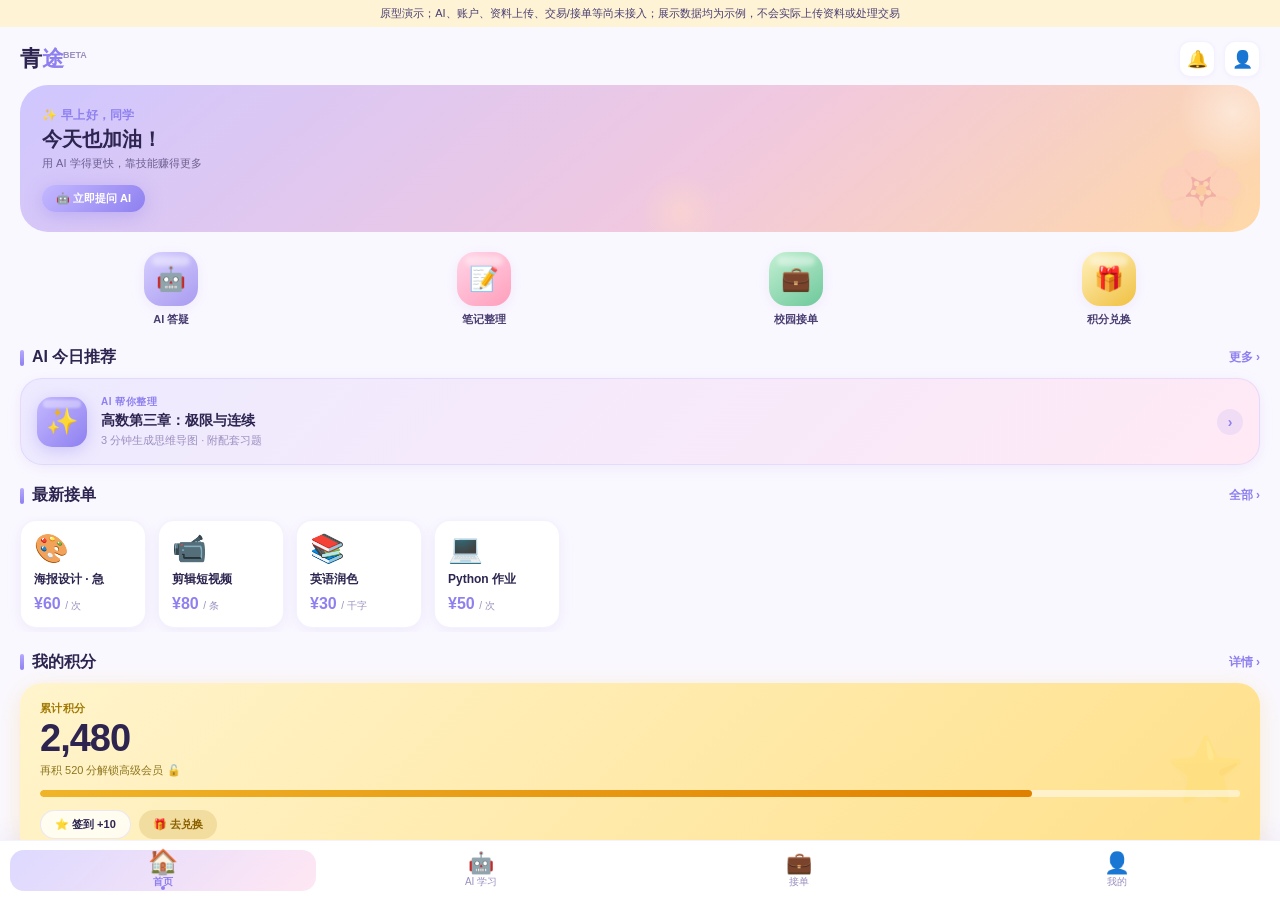
==== commit 17e5c8a8: "Publish selected site with private contacts removed" ====
--- a/index.html
+++ b/index.html
@@ -2,11 +2,9 @@
 <html lang="zh-CN">
 <head>
 <meta charset="UTF-8">
-<meta name="viewport" content="width=device-width, initial-scale=1.0, maximum-scale=1.0, user-scalable=no, viewport-fit=cover">
+<meta name="viewport" content="width=device-width, initial-scale=1.0, viewport-fit=cover">
 <meta name="format-detection" content="telephone=no">
 <title>青途校园</title>
-<link rel="preconnect" href="https://fonts.googleapis.com">
-<link href="https://fonts.googleapis.com/css2?family=Noto+Sans+SC:wght@400;500;700;900&display=swap" rel="stylesheet">
 <style>
 /* ============================================================
    青途校园 APP — 精修版 v2
@@ -58,7 +56,7 @@
 
 html, body {
   width: 100%;
-  height: 100%;
+  min-height: 100%;
   overflow: hidden;
   background: var(--cream);
 }
@@ -66,7 +64,8 @@
 /* ── APP 根容器 ───────────────────────────── */
 .app-root {
   width: 100%;
-  height: 100%;
+  height: 100dvh;
+  min-height: 0;
   display: flex;
   flex-direction: column;
   background: var(--cream);
@@ -253,7 +252,7 @@
 }
 
 /* ── 页面切换 ─────────────────────────────── */
-.screen { display: none; flex-direction: column; height: 100%; }
+.screen { display: none; flex-direction: column; height: 100%; min-height: 0; }
 .screen.active { display: flex; }
 
 
@@ -1270,11 +1269,17 @@
 .screen.active .func-card {
   animation: fadeSlideIn 0.35s cubic-bezier(0.22,1,0.36,1) both;
 }
+
+.prototype-notice { flex: 0 0 auto; padding: 6px 10px; text-align: center; font-size: 11px; line-height: 1.4; color: var(--text-2); background: var(--yellow-l); }
+:focus-visible { outline: 3px solid var(--lav-d); outline-offset: 3px; }
+@media(max-width:360px){.quick-grid{gap:5px;padding-left:12px;padding-right:12px}.quick-icon{width:46px;height:46px}.home-banner,.ai-recommend-card,.points-card{margin-left:12px;margin-right:12px}.section-hd{padding-left:12px;padding-right:12px}.order-list,.search-bar-wrap,.category-scroll,.func-grid{padding-left:12px;padding-right:12px}.profile-card,.menu-group{margin-left:12px;margin-right:12px}}
+@media(prefers-reduced-motion:reduce){*,*::before,*::after{scroll-behavior:auto!important;animation-duration:.01ms!important;animation-iteration-count:1!important;transition-duration:.01ms!important}}
 </style>
 </head>
 <body>
 
 <div class="app-root" id="appRoot">
+<div class="prototype-notice" role="note">原型演示；AI、账户、资料上传、交易/接单等尚未接入；展示数据均为示例，不会实际上传资料或处理交易</div>
 
   <!-- ════════ 屏幕 1：首页 ════════ -->
   <div class="screen active" id="home-screen">
@@ -1797,6 +1802,7 @@
 </div><!-- /app-root -->
 
 <script>
+document.querySelectorAll("[onclick]").forEach(el=>{if(!el.matches("button,a,input,select,textarea")){el.setAttribute("role","button");el.setAttribute("tabindex","0")}});document.addEventListener("keydown",e=>{if((e.key==="Enter"||e.key===" ")&&e.target.matches("[role=button][tabindex]")){e.preventDefault();e.target.click()}});
 /* ── 页面切换 ──────────────────────────── */
 const screens = {
   home:    'home-screen',
